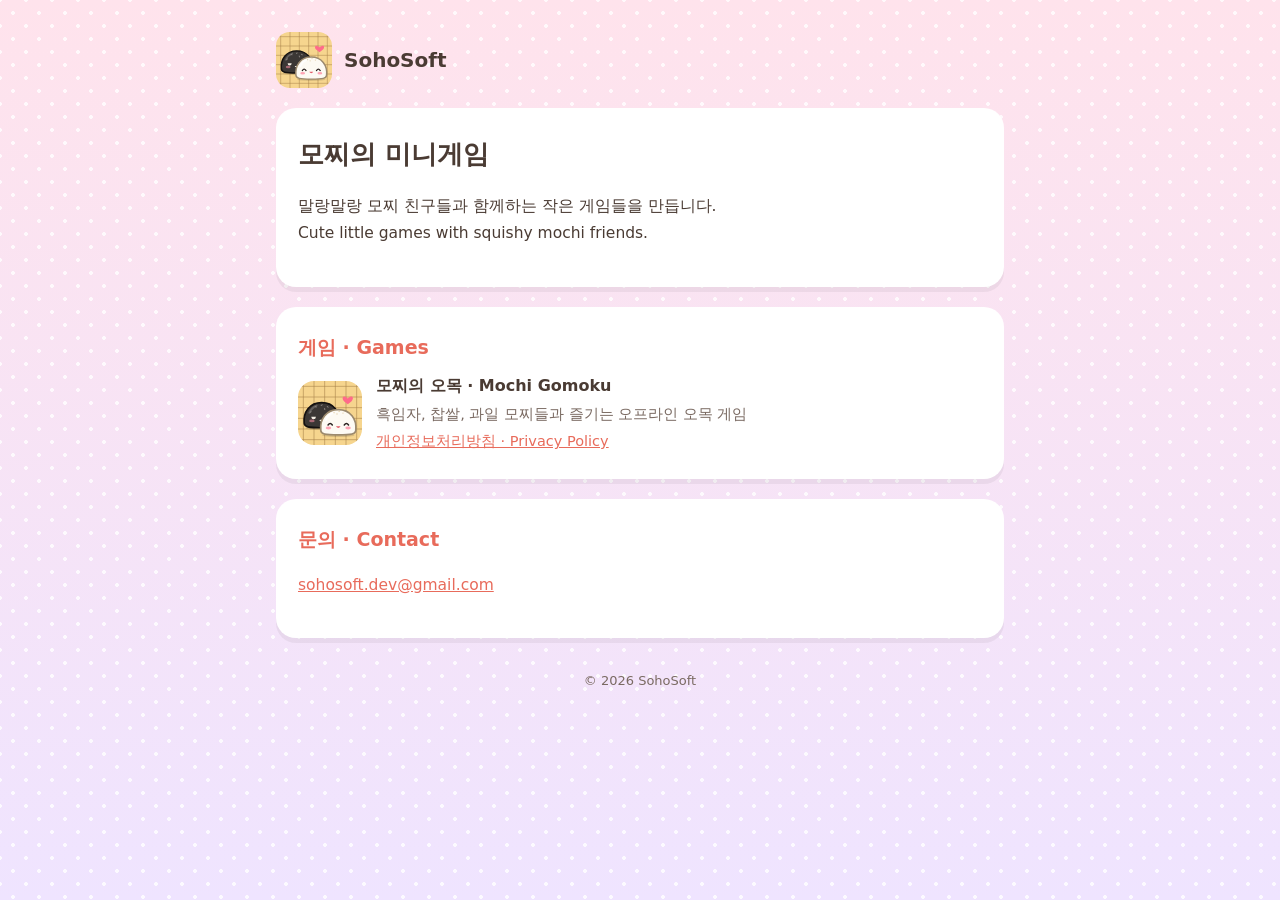
==== index.html @ 1bc93441 "Add files via upload" ====
<!doctype html>
<html lang="ko">
<head>
  <meta charset="utf-8" />
  <meta name="viewport" content="width=device-width, initial-scale=1" />
  <title>SohoSoft · 모찌의 미니게임</title>
  <meta name="description" content="SohoSoft는 귀여운 모찌 캐릭터가 나오는 모바일 미니게임을 만듭니다." />
  <link rel="icon" href="assets/omok-icon.svg" />
  <link rel="stylesheet" href="assets/style.css" />
</head>
<body>
<main>
  <header class="top">
    <img src="assets/omok-icon.svg" alt="" />
    <a href="./">SohoSoft</a>
  </header>

  <section class="card">
    <h1>모찌의 미니게임</h1>
    <p>말랑말랑 모찌 친구들과 함께하는 작은 게임들을 만듭니다.<br />
    Cute little games with squishy mochi friends.</p>
  </section>

  <section class="card">
    <h2 style="margin-top: 0">게임 · Games</h2>
    <div class="apps">
      <div class="app">
        <img src="assets/omok-icon.svg" alt="" />
        <div>
          <h3>모찌의 오목 · Mochi Gomoku</h3>
          <p>흑임자, 찹쌀, 과일 모찌들과 즐기는 오프라인 오목 게임</p>
          <p><a href="omok/privacy.html">개인정보처리방침 · Privacy Policy</a></p>
        </div>
      </div>
    </div>
  </section>

  <section class="card">
    <h2 style="margin-top: 0">문의 · Contact</h2>
    <p><a href="mailto:sohosoft.dev@gmail.com">sohosoft.dev@gmail.com</a></p>
  </section>

  <footer>© 2026 SohoSoft</footer>
</main>
</body>
</html>
---- assets/style.css ----
/* SohoSoft 사이트 공통 스타일: 앱과 같은 솜사탕 하늘 톤, 글은 읽기 편한 기본 글꼴 */

:root {
  --ink: #4a3b33;
  --muted: #7a6a62;
  --coral: #e86b5b;
  --card: #ffffff;
  --line: #f0e3ea;
}

* { box-sizing: border-box; }

body {
  margin: 0;
  color: var(--ink);
  font-family: system-ui, -apple-system, "Apple SD Gothic Neo", "Malgun Gothic", "Noto Sans KR", sans-serif;
  line-height: 1.75;
  background:
    radial-gradient(circle, rgba(255, 255, 255, 0.8) 1.6px, transparent 2.2px) 0 0 / 26px 26px,
    radial-gradient(circle, rgba(255, 255, 255, 0.8) 1.6px, transparent 2.2px) 13px 13px / 26px 26px,
    linear-gradient(180deg, #ffe3ec 0%, #efe4ff 100%);
  background-attachment: fixed;
  min-height: 100vh;
}

main { max-width: 760px; margin: 0 auto; padding: 32px 16px 64px; }

header.top { display: flex; align-items: center; gap: 12px; margin-bottom: 20px; }
header.top img { width: 56px; height: 56px; border-radius: 14px; }
header.top a { color: inherit; text-decoration: none; font-weight: 700; font-size: 20px; }

.card {
  background: var(--card);
  border-radius: 20px;
  padding: 24px 22px;
  box-shadow: 0 5px 0 rgba(0, 0, 0, 0.05);
  margin-bottom: 20px;
}

h1 { font-size: 26px; margin: 0 0 4px; }
h2 { font-size: 19px; margin: 28px 0 8px; color: var(--coral); }
h3 { font-size: 16px; margin: 18px 0 6px; }
p, li { font-size: 15.5px; }
.meta { color: var(--muted); font-size: 14px; margin: 0; }
a { color: var(--coral); }

.lang { display: flex; gap: 8px; margin: 0 0 20px; }
.lang a {
  padding: 6px 14px;
  border-radius: 999px;
  background: #fff;
  text-decoration: none;
  font-size: 14px;
  font-weight: 700;
}

table { width: 100%; border-collapse: collapse; font-size: 14.5px; margin: 8px 0; }
th, td { text-align: left; padding: 8px 10px; border-bottom: 1px solid var(--line); vertical-align: top; }
th { background: #fff5f8; }

.apps { display: grid; gap: 14px; }
.app { display: flex; gap: 14px; align-items: center; }
.app img { width: 64px; height: 64px; border-radius: 16px; flex: none; }
.app h3 { margin: 0; }
.app p { margin: 2px 0 0; color: var(--muted); font-size: 14.5px; }

footer { text-align: center; color: var(--muted); font-size: 13px; margin-top: 32px; }
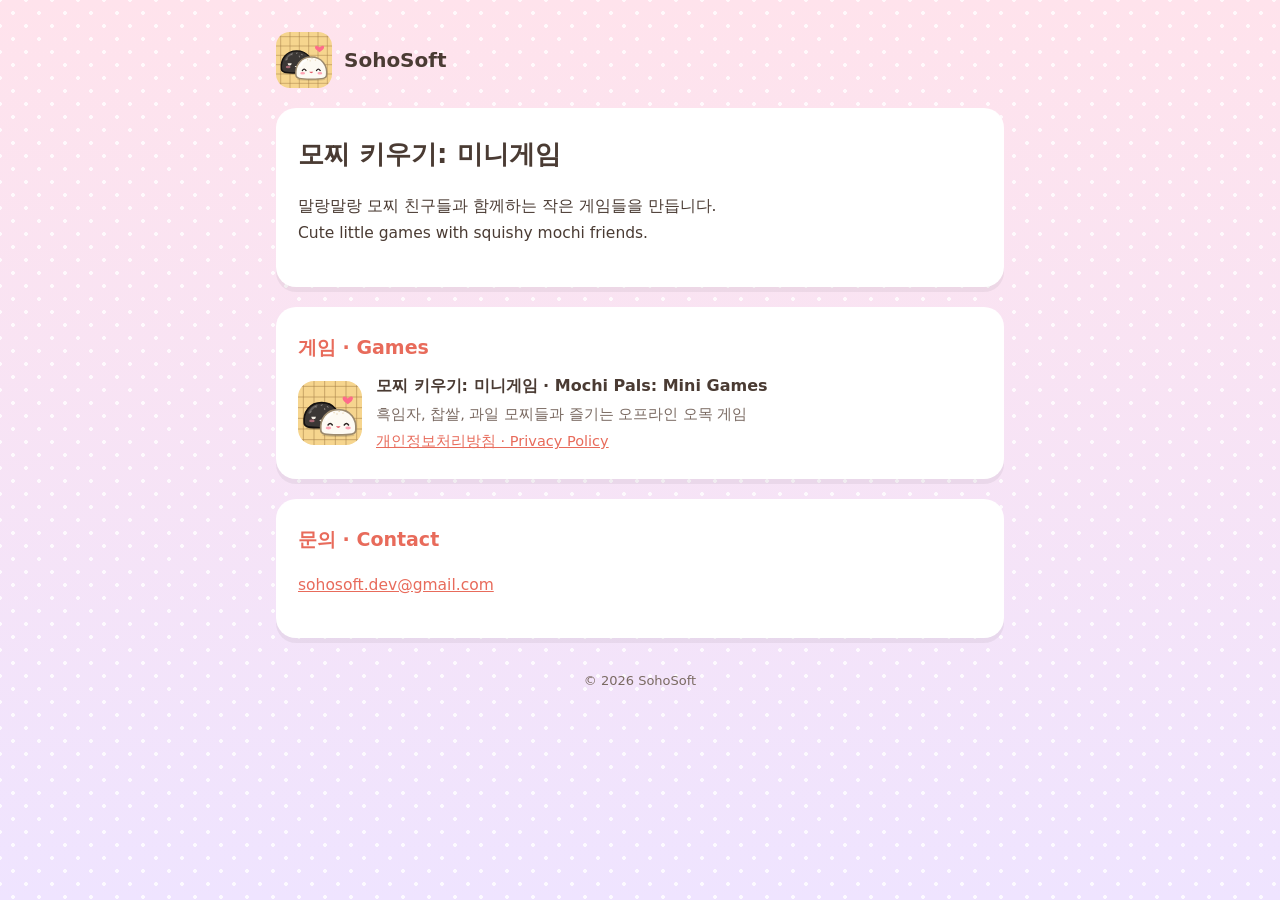
==== commit 6521c5e5: "모찌 키우기: 미니게임 이름 변경, 개인정보처리방침에 Play 게임즈 항목 추가 Co-Authored-By: Claude Sonnet 5.5 <noreply@anthropic.co" ====
--- a/index.html
+++ b/index.html
@@ -3,7 +3,7 @@
 <head>
   <meta charset="utf-8" />
   <meta name="viewport" content="width=device-width, initial-scale=1" />
-  <title>SohoSoft · 모찌의 미니게임</title>
+  <title>SohoSoft · 모찌 키우기: 미니게임</title>
   <meta name="description" content="SohoSoft는 귀여운 모찌 캐릭터가 나오는 모바일 미니게임을 만듭니다." />
   <link rel="icon" href="assets/omok-icon.svg" />
   <link rel="stylesheet" href="assets/style.css" />
@@ -16,7 +16,7 @@
   </header>
 
   <section class="card">
-    <h1>모찌의 미니게임</h1>
+    <h1>모찌 키우기: 미니게임</h1>
     <p>말랑말랑 모찌 친구들과 함께하는 작은 게임들을 만듭니다.<br />
     Cute little games with squishy mochi friends.</p>
   </section>
@@ -27,7 +27,7 @@
       <div class="app">
         <img src="assets/omok-icon.svg" alt="" />
         <div>
-          <h3>모찌의 오목 · Mochi Gomoku</h3>
+          <h3>모찌 키우기: 미니게임 · Mochi Pals: Mini Games</h3>
           <p>흑임자, 찹쌀, 과일 모찌들과 즐기는 오프라인 오목 게임</p>
           <p><a href="omok/privacy.html">개인정보처리방침 · Privacy Policy</a></p>
         </div>
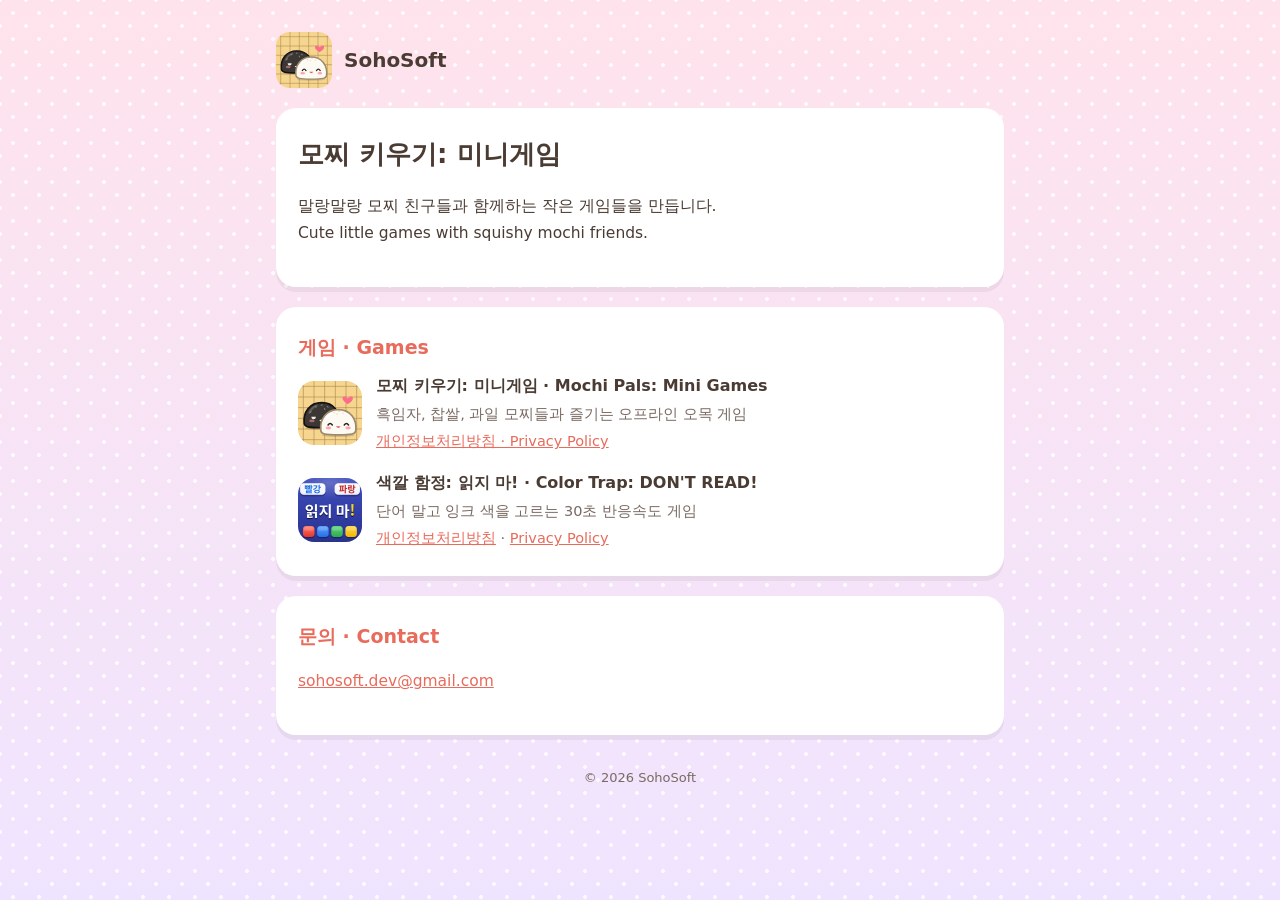
==== commit 9127ae68: "색깔 함정: 개인정보처리방침(ko/en) 추가, 게임 목록에 등록 Co-Authored-By: Claude Opus 5.5 <noreply@anthropic.com>" ====
--- a/index.html
+++ b/index.html
@@ -32,6 +32,14 @@
           <p><a href="omok/privacy.html">개인정보처리방침 · Privacy Policy</a></p>
         </div>
       </div>
+      <div class="app">
+        <img src="assets/color-trap-icon.png" alt="" />
+        <div>
+          <h3>색깔 함정: 읽지 마! · Color Trap: DON'T READ!</h3>
+          <p>단어 말고 잉크 색을 고르는 30초 반응속도 게임</p>
+          <p><a href="color-trap/privacy-ko.html">개인정보처리방침</a> · <a href="color-trap/privacy-en.html">Privacy Policy</a></p>
+        </div>
+      </div>
     </div>
   </section>
 
